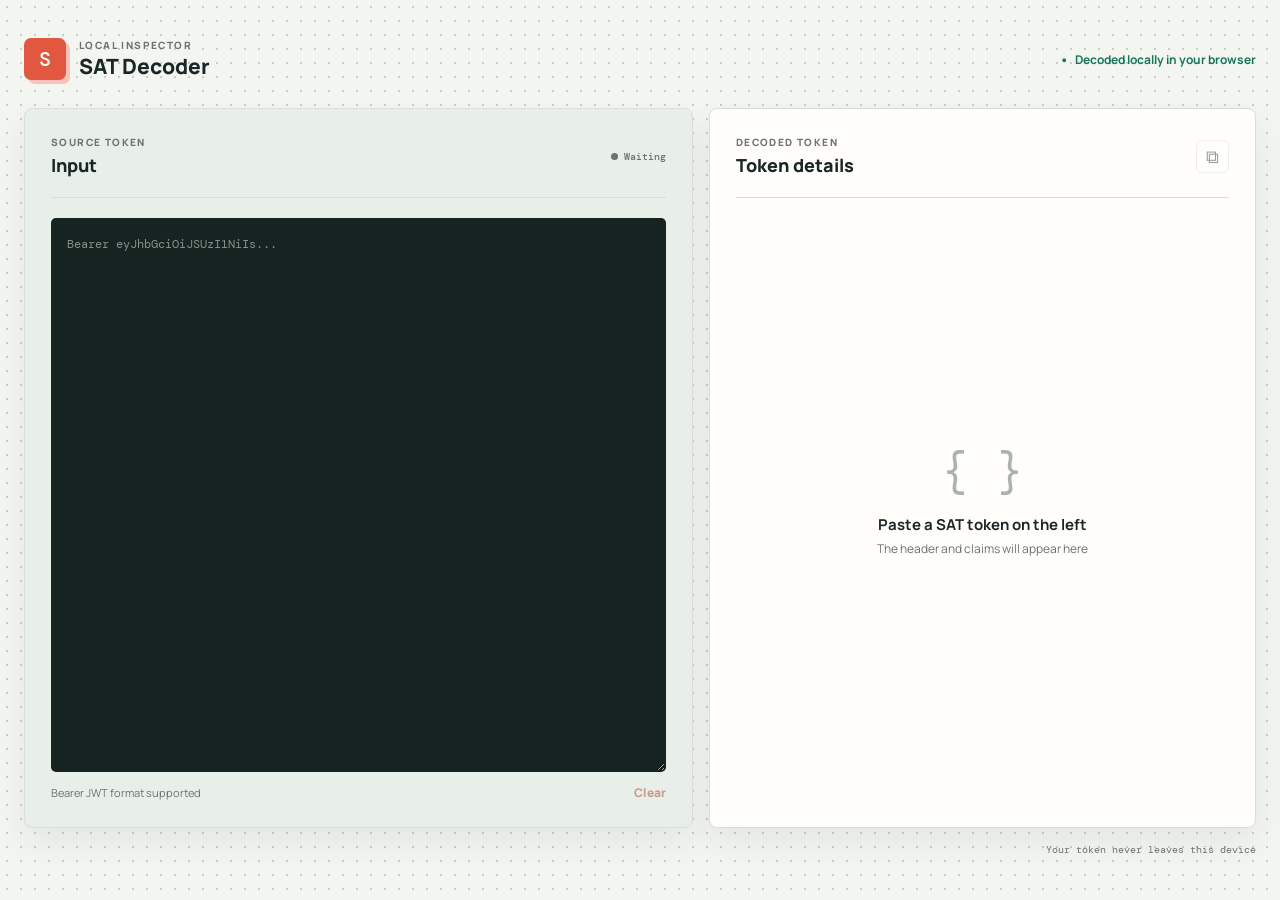
==== sat-decoder/index.html @ a1612618 "sat-decoder" ====
<!doctype html>
<html lang="en">
  <head>
    <meta charset="UTF-8" />
    <meta name="viewport" content="width=device-width, initial-scale=1.0" />
    <meta
      name="description"
      content="Local SAT and JWT token decoder"
    />
    <title>SAT Decoder</title>
    <link rel="preconnect" href="https://fonts.googleapis.com" />
    <link rel="preconnect" href="https://fonts.gstatic.com" crossorigin />
    <link
      href="https://fonts.googleapis.com/css2?family=DM+Mono:wght@400;500&family=Manrope:wght@400;500;600;700;800&display=swap"
      rel="stylesheet"
    />
    <link rel="stylesheet" href="styles.css" />
  </head>
  <body>
    <main class="app-shell">
      <header class="page-header">
        <div class="brand">
          <span class="brand-mark" aria-hidden="true">S</span>
          <div>
            <p class="eyebrow">LOCAL INSPECTOR</p>
            <h1>SAT Decoder</h1>
          </div>
        </div>
        <p class="privacy-note"><span aria-hidden="true">&#9679;</span> Decoded locally in your browser</p>
      </header>

      <section class="workspace" aria-label="Token decoder">
        <article class="panel decoded-panel">
          <div class="panel-heading">
            <div>
              <p class="section-label">DECODED TOKEN</p>
              <h2>Token details</h2>
            </div>
            <button class="icon-button" id="copy-button" type="button" title="Copy JSON" disabled>
              <span aria-hidden="true">&#10697;</span><span class="sr-only">Copy JSON</span>
            </button>
          </div>

          <div class="result-empty" id="empty-state">
            <span class="empty-glyph" aria-hidden="true">{ }</span>
            <p>Paste a SAT token on the left</p>
            <span>The header and claims will appear here</span>
          </div>

          <div class="result-content" id="result-content" hidden>
            <section class="token-section">
              <div class="section-title-row">
                <h3>Header</h3>
                <span class="chip chip-header">JWT</span>
              </div>
              <pre id="header-output"></pre>
            </section>
            <section class="token-section">
              <div class="section-title-row">
                <h3>Claims</h3>
                <span class="chip chip-valid" id="expiry-badge"></span>
              </div>
              <div class="claim-summary" id="claim-summary"></div>
              <pre id="payload-output"></pre>
            </section>
          </div>

          <div class="error-message" id="error-message" role="alert" hidden></div>
        </article>

        <article class="panel input-panel">
          <div class="panel-heading">
            <div>
              <p class="section-label">SOURCE TOKEN</p>
              <h2>Input</h2>
            </div>
            <span class="status-dot" id="input-status">Waiting</span>
          </div>

          <label class="sr-only" for="token-input">SAT token</label>
          <textarea
            id="token-input"
            spellcheck="false"
            autocomplete="off"
            placeholder="Bearer eyJhbGciOiJSUzI1NiIs..."
          ></textarea>
          <div class="input-footer">
            <span id="token-meta">Bearer JWT format supported</span>
            <button class="clear-button" id="clear-button" type="button" disabled>Clear</button>
          </div>
        </article>
      </section>

      <footer>Your token never leaves this device</footer>
    </main>
    <script src="app.js"></script>
  </body>
</html>
---- sat-decoder/styles.css ----
:root {
  color-scheme: light;
  --canvas: #f3f5f1;
  --surface: #fffefa;
  --ink: #1a2726;
  --muted: #6b7470;
  --line: #d9ded6;
  --accent: #e2573f;
  --accent-dark: #a8392d;
  --green: #167659;
  --green-soft: #dff3e8;
  --blue: #27657b;
  --blue-soft: #deedf1;
  --code-bg: #172320;
  --code-ink: #d9ebdf;
  --danger: #b9382b;
  --shadow: 0 14px 32px rgb(28 44 38 / 7%);
}

* {
  box-sizing: border-box;
}

[hidden] {
  display: none !important;
}

body {
  min-width: 320px;
  min-height: 100vh;
  margin: 0;
  color: var(--ink);
  font-family: "Manrope", sans-serif;
  background-color: var(--canvas);
  background-image: radial-gradient(#c6cdc6 0.75px, transparent 0.75px);
  background-size: 14px 14px;
}

button,
textarea {
  font: inherit;
}

button {
  cursor: pointer;
}

.app-shell {
  width: min(1400px, calc(100% - 48px));
  min-height: 100vh;
  margin: 0 auto;
  padding: 38px 0 24px;
}

.page-header,
.panel-heading,
.section-title-row,
.input-footer,
.brand,
.privacy-note {
  display: flex;
  align-items: center;
}

.page-header {
  justify-content: space-between;
  margin-bottom: 28px;
}

.brand {
  gap: 13px;
}

.brand-mark {
  display: grid;
  width: 42px;
  height: 42px;
  place-items: center;
  color: #fff;
  font-family: "DM Mono", monospace;
  font-size: 20px;
  font-weight: 500;
  background: var(--accent);
  border-radius: 7px;
  box-shadow: 4px 4px 0 #f7c2b8;
}

.eyebrow,
.section-label {
  margin: 0;
  color: var(--muted);
  font-size: 10px;
  font-weight: 800;
  letter-spacing: 1.4px;
}

h1,
h2,
h3,
p {
  margin-top: 0;
}

h1 {
  margin-bottom: 0;
  font-size: 21px;
  font-weight: 800;
  letter-spacing: 0;
}

.privacy-note {
  gap: 8px;
  margin: 0;
  color: var(--green);
  font-size: 12px;
  font-weight: 700;
}

.privacy-note span {
  font-size: 9px;
}

.workspace {
  display: grid;
  grid-template-columns: minmax(0, 1.1fr) minmax(380px, 0.9fr);
  gap: 16px;
  min-height: 610px;
}

.panel {
  display: flex;
  flex-direction: column;
  min-height: 0;
  padding: 26px;
  background: var(--surface);
  border: 1px solid var(--line);
  border-radius: 8px;
  box-shadow: var(--shadow);
}

.decoded-panel {
  min-height: 720px;
  overflow: hidden;
}

.input-panel {
  order: -1;
  background: #e8eee8;
}

.panel-heading {
  justify-content: space-between;
  gap: 16px;
  padding-bottom: 20px;
  border-bottom: 1px solid var(--line);
}

.panel-heading h2 {
  margin: 4px 0 0;
  font-size: 18px;
  font-weight: 800;
  letter-spacing: 0;
}

.icon-button {
  display: grid;
  width: 33px;
  height: 33px;
  padding: 0;
  place-items: center;
  color: var(--ink);
  font-size: 18px;
  background: transparent;
  border: 1px solid var(--line);
  border-radius: 5px;
}

.icon-button:hover:not(:disabled) {
  color: var(--accent-dark);
  border-color: var(--accent);
}

button:disabled {
  cursor: not-allowed;
  opacity: 0.45;
}

.result-empty {
  display: grid;
  flex: 1;
  min-height: 360px;
  place-content: center;
  justify-items: center;
  color: var(--muted);
  text-align: center;
}

.empty-glyph {
  margin-bottom: 13px;
  color: #aab4ad;
  font-family: "DM Mono", monospace;
  font-size: 45px;
}

.result-empty p {
  margin-bottom: 5px;
  color: var(--ink);
  font-size: 15px;
  font-weight: 700;
}

.result-empty span:last-child {
  font-size: 12px;
}

.result-content {
  display: grid;
  gap: 26px;
  padding-top: 23px;
}

.token-section h3 {
  margin: 0;
  font-size: 13px;
  font-weight: 800;
}

.section-title-row {
  justify-content: space-between;
  margin-bottom: 10px;
}

.chip,
.status-dot {
  font-family: "DM Mono", monospace;
  font-size: 10px;
  font-weight: 500;
}

.chip {
  padding: 4px 7px;
  border-radius: 4px;
}

.chip-header {
  color: var(--blue);
  background: var(--blue-soft);
}

.chip-valid {
  color: var(--green);
  background: var(--green-soft);
}

.chip-expired {
  color: var(--accent-dark);
  background: #fae3dd;
}

pre {
  max-height: 360px;
  margin: 0;
  padding: 16px;
  overflow: auto;
  color: var(--code-ink);
  font-family: "DM Mono", monospace;
  font-size: 12px;
  line-height: 1.7;
  white-space: pre-wrap;
  overflow-wrap: anywhere;
  background: var(--code-bg);
  border-radius: 5px;
}

.claim-summary {
  display: flex;
  flex-wrap: wrap;
  gap: 6px;
  margin: -1px 0 10px;
}

.claim-card {
  padding: 7px 9px;
  color: var(--muted);
  font-size: 10px;
  background: #f1f4ef;
  border-left: 2px solid #a0b2a5;
}

.claim-card strong {
  display: block;
  margin-bottom: 2px;
  color: var(--ink);
  font-family: "DM Mono", monospace;
  font-size: 11px;
  font-weight: 500;
}

.status-dot {
  color: var(--muted);
}

.status-dot::before {
  display: inline-block;
  width: 7px;
  height: 7px;
  margin-right: 6px;
  content: "";
  background: currentColor;
  border-radius: 50%;
}

.status-dot.is-ready {
  color: var(--green);
}

.status-dot.is-error {
  color: var(--danger);
}

textarea {
  flex: 1;
  width: 100%;
  min-height: 390px;
  margin: 20px 0 12px;
  padding: 15px;
  resize: vertical;
  color: #d9ebdf;
  font-family: "DM Mono", monospace;
  font-size: 12px;
  line-height: 1.7;
  background: var(--code-bg);
  border: 1px solid transparent;
  border-radius: 5px;
  outline: none;
}

textarea::placeholder {
  color: #83928b;
}

textarea:focus {
  border-color: var(--accent);
  box-shadow: 0 0 0 3px rgb(226 87 63 / 13%);
}

.input-footer {
  justify-content: space-between;
  gap: 12px;
  color: var(--muted);
  font-size: 11px;
}

.clear-button {
  padding: 0;
  color: var(--accent-dark);
  font-size: 12px;
  font-weight: 800;
  background: transparent;
  border: 0;
}

.clear-button:hover:not(:disabled) {
  color: var(--ink);
}

.error-message {
  margin-top: 18px;
  padding: 11px 13px;
  color: var(--danger);
  font-size: 12px;
  font-weight: 600;
  background: #fbe9e6;
  border-left: 3px solid var(--danger);
}

footer {
  margin-top: 15px;
  color: var(--muted);
  font-family: "DM Mono", monospace;
  font-size: 10px;
  text-align: right;
}

.sr-only {
  position: absolute;
  width: 1px;
  height: 1px;
  padding: 0;
  margin: -1px;
  overflow: hidden;
  clip: rect(0, 0, 0, 0);
  white-space: nowrap;
  border: 0;
}

@media (max-width: 820px) {
  .app-shell {
    width: min(100% - 28px, 620px);
    padding-top: 22px;
  }

  .workspace {
    grid-template-columns: 1fr;
  }

  .decoded-panel {
    min-height: 440px;
  }

  .input-panel {
    min-height: 460px;
  }

  .page-header {
    align-items: flex-start;
  }

  .privacy-note {
    max-width: 140px;
    text-align: right;
  }
}

@media (max-width: 460px) {
  .app-shell {
    width: min(100% - 20px, 620px);
  }

  .panel {
    padding: 19px;
  }

  .brand-mark {
    width: 36px;
    height: 36px;
  }

  .privacy-note {
    display: none;
  }
}
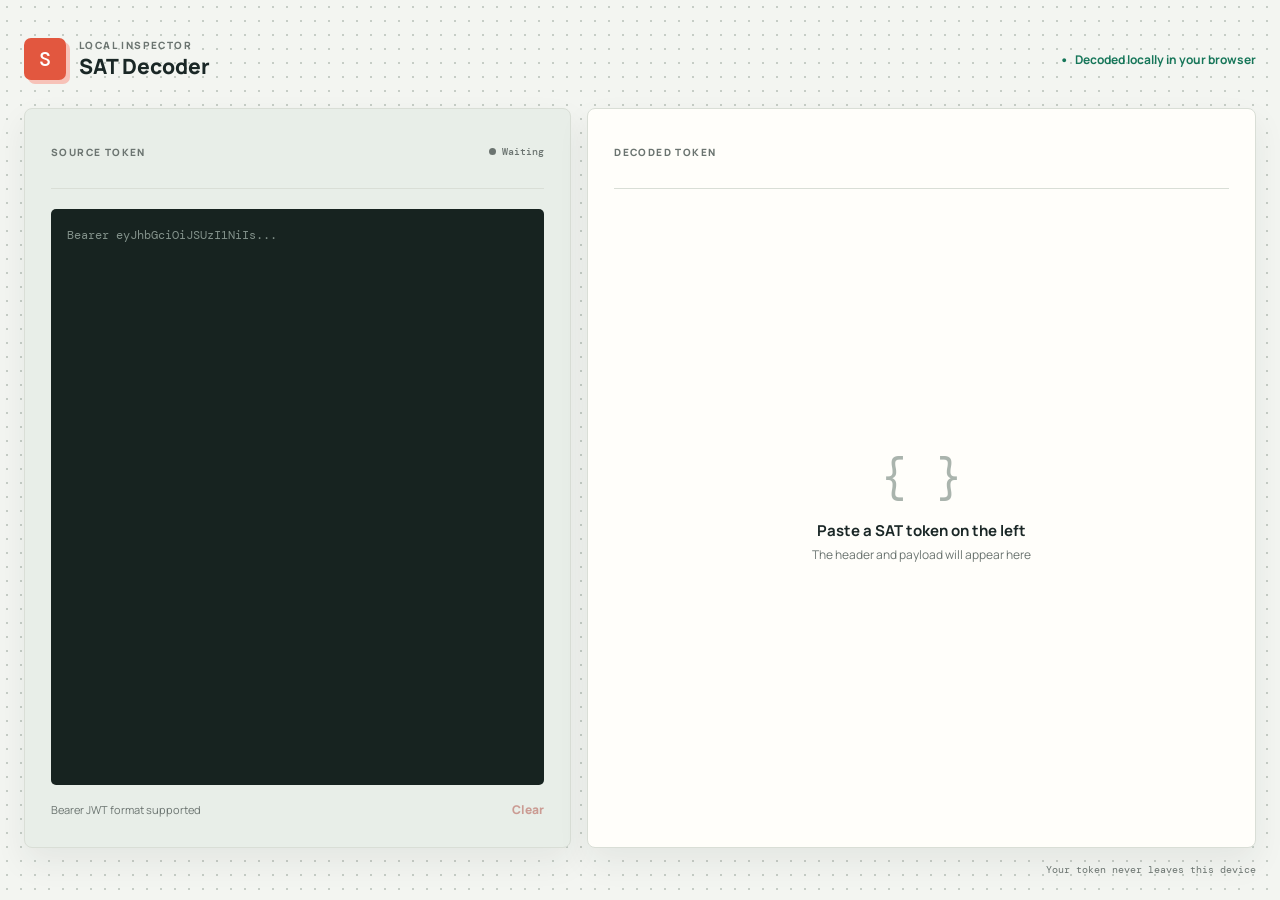
==== commit 51851045: "sat-decoder ui update" ====
--- a/sat-decoder/index.html
+++ b/sat-decoder/index.html
@@ -34,35 +34,32 @@
           <div class="panel-heading">
             <div>
               <p class="section-label">DECODED TOKEN</p>
-              <h2>Token details</h2>
             </div>
-            <button class="icon-button" id="copy-button" type="button" title="Copy JSON" disabled>
-              <span aria-hidden="true">&#10697;</span><span class="sr-only">Copy JSON</span>
-            </button>
+            <div class="heading-actions" id="heading-actions" hidden>
+              <span class="chip chip-valid" id="expiry-badge"></span>
+              <button
+                class="icon-button text-button"
+                id="view-toggle"
+                type="button"
+                title="Show header"
+                aria-label="Show header"
+                disabled
+              >header</button>
+              <button class="icon-button" id="copy-button" type="button" title="Copy JSON" disabled>
+                <span aria-hidden="true">&#10697;</span><span class="sr-only">Copy JSON</span>
+              </button>
+            </div>
           </div>
 
           <div class="result-empty" id="empty-state">
             <span class="empty-glyph" aria-hidden="true">{ }</span>
             <p>Paste a SAT token on the left</p>
-            <span>The header and claims will appear here</span>
+            <span>The header and payload will appear here</span>
           </div>
 
           <div class="result-content" id="result-content" hidden>
-            <section class="token-section">
-              <div class="section-title-row">
-                <h3>Header</h3>
-                <span class="chip chip-header">JWT</span>
-              </div>
-              <pre id="header-output"></pre>
-            </section>
-            <section class="token-section">
-              <div class="section-title-row">
-                <h3>Claims</h3>
-                <span class="chip chip-valid" id="expiry-badge"></span>
-              </div>
-              <div class="claim-summary" id="claim-summary"></div>
-              <pre id="payload-output"></pre>
-            </section>
+            <pre id="payload-output" aria-label="Decoded JSON"></pre>
+            <div class="header-meta" id="header-meta" aria-label="Token header and lifetime"></div>
           </div>
 
           <div class="error-message" id="error-message" role="alert" hidden></div>
@@ -72,7 +69,6 @@
           <div class="panel-heading">
             <div>
               <p class="section-label">SOURCE TOKEN</p>
-              <h2>Input</h2>
             </div>
             <span class="status-dot" id="input-status">Waiting</span>
           </div>
--- a/sat-decoder/styles.css
+++ b/sat-decoder/styles.css
@@ -46,8 +46,11 @@
 }
 
 .app-shell {
+  display: flex;
+  flex-direction: column;
   width: min(1400px, calc(100% - 48px));
-  min-height: 100vh;
+  height: 100vh;
+  min-height: 560px;
   margin: 0 auto;
   padding: 38px 0 24px;
 }
@@ -122,9 +125,10 @@
 
 .workspace {
   display: grid;
-  grid-template-columns: minmax(0, 1.1fr) minmax(380px, 0.9fr);
+  grid-template-columns: minmax(0, 0.9fr) minmax(380px, 1.1fr);
   gap: 16px;
-  min-height: 610px;
+  flex: 1;
+  min-height: 0;
 }
 
 .panel {
@@ -139,7 +143,6 @@
 }
 
 .decoded-panel {
-  min-height: 720px;
   overflow: hidden;
 }
 
@@ -151,6 +154,7 @@
 .panel-heading {
   justify-content: space-between;
   gap: 16px;
+  min-height: 54px;
   padding-bottom: 20px;
   border-bottom: 1px solid var(--line);
 }
@@ -180,6 +184,14 @@
   border-color: var(--accent);
 }
 
+.text-button {
+  width: auto;
+  min-width: 72px;
+  padding: 0 10px;
+  font-family: "DM Mono", monospace;
+  font-size: 11px;
+}
+
 button:disabled {
   cursor: not-allowed;
   opacity: 0.45;
@@ -213,10 +225,27 @@
   font-size: 12px;
 }
 
+.heading-actions {
+  display: flex;
+  align-items: center;
+  gap: 12px;
+}
+
 .result-content {
-  display: grid;
-  gap: 26px;
-  padding-top: 23px;
+  display: flex;
+  flex: 1;
+  flex-direction: column;
+  min-height: 0;
+}
+
+/* Mirrors the textarea box so both code areas line up across panels. */
+#payload-output {
+  flex: 1;
+  max-height: none;
+  min-height: 0;
+  margin: 20px 0 12px;
+  padding: 15px;
+  border: 1px solid transparent;
 }
 
 .token-section h3 {
@@ -272,28 +301,44 @@
   border-radius: 5px;
 }
 
-.claim-summary {
+.header-meta,
+.input-footer {
+  min-height: 24px;
+}
+
+.header-meta {
   display: flex;
   flex-wrap: wrap;
+  align-items: center;
   gap: 6px;
-  margin: -1px 0 10px;
-}
-
-.claim-card {
-  padding: 7px 9px;
+}
+
+.meta-chip {
+  display: inline-flex;
+  align-items: baseline;
+  gap: 5px;
+  padding: 4px 7px;
+  color: var(--ink);
+  font-family: "DM Mono", monospace;
+  font-size: 11px;
+  background: #f1f4ef;
+  border-radius: 4px;
+  overflow-wrap: anywhere;
+}
+
+.meta-chip-strong {
+  color: var(--blue);
+  font-weight: 500;
+  background: var(--blue-soft);
+}
+
+.meta-chip-key {
   color: var(--muted);
   font-size: 10px;
-  background: #f1f4ef;
-  border-left: 2px solid #a0b2a5;
-}
-
-.claim-card strong {
-  display: block;
-  margin-bottom: 2px;
-  color: var(--ink);
-  font-family: "DM Mono", monospace;
-  font-size: 11px;
-  font-weight: 500;
+}
+
+.meta-chip-time {
+  cursor: help;
 }
 
 .status-dot {
@@ -321,10 +366,10 @@
 textarea {
   flex: 1;
   width: 100%;
-  min-height: 390px;
+  min-height: 0;
   margin: 20px 0 12px;
   padding: 15px;
-  resize: vertical;
+  resize: none;
   color: #d9ebdf;
   font-family: "DM Mono", monospace;
   font-size: 12px;
@@ -397,11 +442,21 @@
 @media (max-width: 820px) {
   .app-shell {
     width: min(100% - 28px, 620px);
+    height: auto;
+    min-height: 100vh;
     padding-top: 22px;
   }
 
   .workspace {
     grid-template-columns: 1fr;
+  }
+
+  textarea {
+    min-height: 300px;
+  }
+
+  #payload-output {
+    max-height: 70vh;
   }
 
   .decoded-panel {
